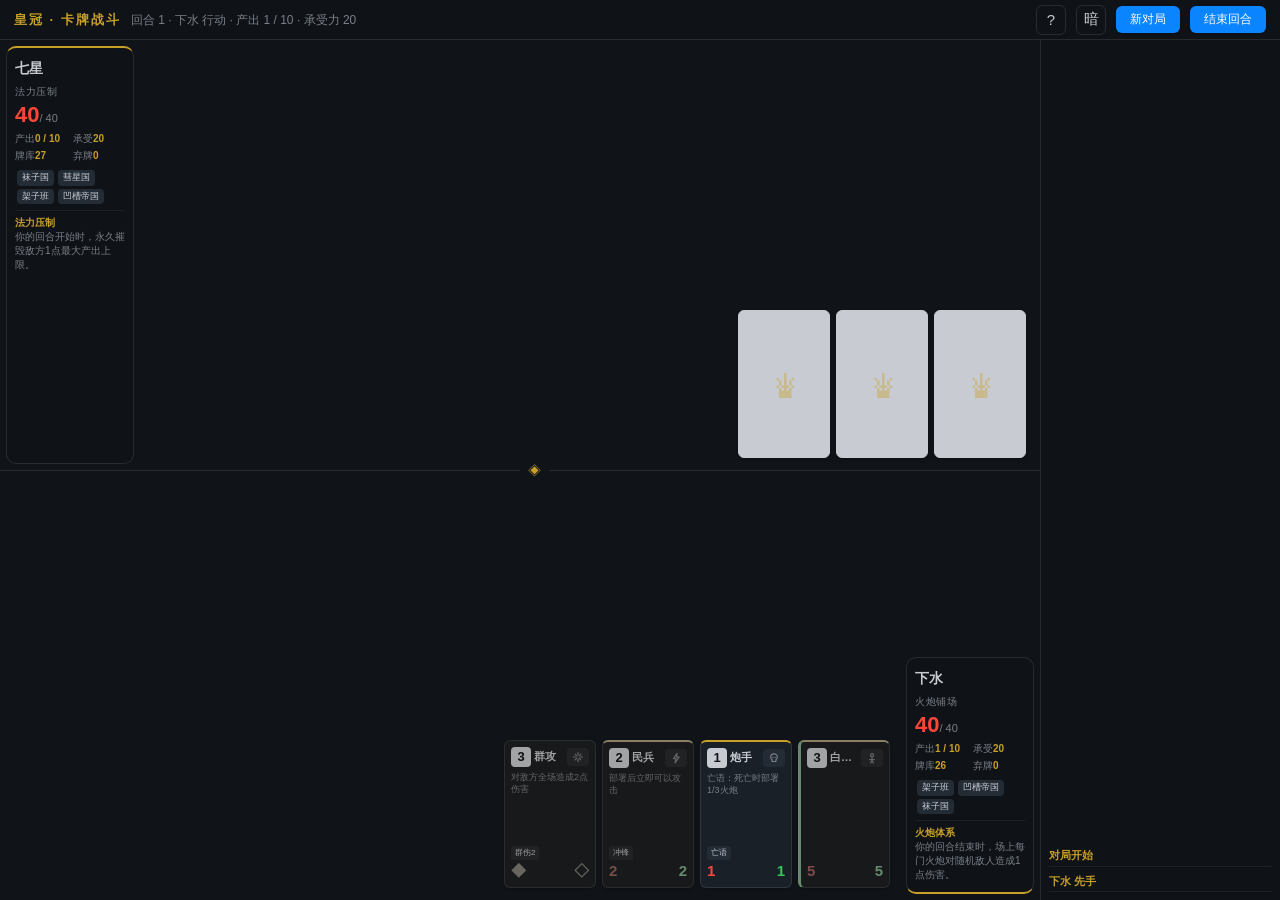
==== game/index.html @ 5517fde6 "皇冠卡牌战斗 v1.0" ====
<!doctype html>
<html lang="zh-CN">
<head>
<meta charset="utf-8">
<meta name="viewport" content="width=device-width,initial-scale=1">
<title>皇冠 · 卡牌战斗</title>
<link rel="stylesheet" href="style.css?v=12">
</head>
<body>
<div id="app">
  <div class="bar">
    <span class="brand">皇冠 · 卡牌战斗</span>
    <span id="turnInfo"></span>
    <button id="btnGuide" class="icon-btn" title="新手指南">?</button>
    <button id="btnTheme" class="icon-btn" title="切换主题">暗</button>
    <button id="btnNew">新对局</button>
    <button id="btnEnd">结束回合</button>
  </div>
  <div id="board">
    <div class="side top" id="sideTop">
      <div class="hero" id="heroTop"></div>
      <div class="hand" id="handTop"></div>
      <div class="field" id="fieldTop"></div>
    </div>
    <div class="divider"></div>
    <div class="side bot" id="sideBot">
      <div class="field" id="fieldBot"></div>
      <div class="hand" id="handBot"></div>
      <div class="hero" id="heroBot"></div>
    </div>
  </div>
  <aside id="log"></aside>
  <div id="banner"><div class="t"></div><div class="w"></div><div class="s"></div></div>
  <div id="modal"><div id="modal-content"></div></div>
</div>
<script src="cards.js?v=12"></script>
<script src="engine.js?v=12"></script>
<script src="ai.js?v=12"></script>
<script src="ui.js?v=12"></script>
</body>
</html>
---- game/style.css ----
* { box-sizing: border-box; margin: 0; padding: 0; }
:root {
  --bg: #101418;
  --surface: #1a2028;
  --surface-2: #232b35;
  --text: #c8ccd2;
  --text-2: #7a7f88;
  --border: rgba(255,255,255,.1);
  --line: rgba(255,255,255,.06);
  --gold: #c8a028;
  --red: #ff453a;
  --green: #34c759;
  --blue: #0a84ff;
  --panel: rgba(16,20,24,.82);
  --shadow: rgba(0,0,0,.3);
}
[data-theme="light"] {
  --bg: #e0e0e4;
  --surface: #ececef;
  --surface-2: #e0e0e4;
  --text: #3a3a3c;
  --text-2: #6e6e73;
  --border: #c8c8cc;
  --line: rgba(0,0,0,.06);
  --gold: #8a6818;
  --red: #c43024;
  --green: #1e7a34;
  --blue: #0055aa;
  --panel: rgba(236,236,239,.85);
  --shadow: rgba(0,0,0,.08);
}
html, body { height: 100%; overflow: hidden; }
body {
  background: var(--bg); color: var(--text);
  font: 14px/1.5 -apple-system,BlinkMacSystemFont,"SF Pro Text","PingFang SC","Hiragino Sans GB",sans-serif;
  -webkit-font-smoothing: antialiased;
}
#app { display: grid; grid-template-columns: 1fr 240px; grid-template-rows: 40px 1fr; height: 100vh; }
.bar {
  grid-column: 1 / 3; display: flex; align-items: center; gap: 10px;
  padding: 0 14px; background: var(--panel);
  backdrop-filter: blur(20px); -webkit-backdrop-filter: blur(20px);
  border-bottom: 1px solid var(--border);
}
.brand { font-size: 13px; letter-spacing: 2px; color: var(--gold); font-weight: 600; white-space: nowrap; }
#turnInfo { flex: 1; color: var(--text-2); font-size: 12px; overflow: hidden; text-overflow: ellipsis; white-space: nowrap; }
button {
  background: var(--blue); color: #fff; border: 0; padding: 5px 14px;
  font-size: 12px; font-weight: 500; cursor: pointer; font-family: inherit;
  border-radius: 6px; box-shadow: 0 1px 3px rgba(0,0,0,.15);
}
button:hover { filter: brightness(1.1); }
button:disabled { background: var(--border); color: var(--text-2); cursor: default; box-shadow: none; }
.icon-btn {
  background: none; border: 1px solid var(--border); border-radius: 6px;
  width: 30px; height: 30px; cursor: pointer; font-size: 15px;
  display: flex; align-items: center; justify-content: center;
  box-shadow: none; color: var(--text); padding: 0;
}
.icon-btn:hover { background: var(--surface-2); }

#board { display: grid; grid-template-rows: 1fr auto 1fr; min-height: 0; position: relative; }
.side { display: grid; gap: 8px; padding: 6px; min-height: 0; }
.side.top { grid-template-columns: 128px 1fr; grid-template-rows: 1fr auto; }
.side.top > .hero { grid-column: 1; grid-row: 1 / 3; }
.side.top > .field { grid-column: 2; grid-row: 1; }
.side.top > .hand { grid-column: 2; grid-row: 2; justify-content: flex-end; }
.side.bot { grid-template-columns: 1fr 128px; grid-template-rows: 1fr auto; }
.side.bot > .field { grid-column: 1 / 3; grid-row: 1; }
.side.bot > .hand { grid-column: 1; grid-row: 2; justify-content: flex-end; }
.side.bot > .hero { grid-column: 2; grid-row: 2; }
.divider { height: 1px; background: var(--border); position: relative; }
.divider::before { content: "◈"; position: absolute; left: 50%; top: -9px; color: var(--gold); font-size: 13px; background: var(--bg); padding: 0 8px; }

.hero {
  background: var(--panel); backdrop-filter: blur(20px); -webkit-backdrop-filter: blur(20px);
  border: 1px solid var(--border); padding: 10px 8px; border-radius: 10px;
  display: flex; flex-direction: column; gap: 5px; font-size: 11px; min-height: 0;
  cursor: default; transition: box-shadow .15s, border-color .15s;
}
.hero.top { border-top: 2px solid var(--gold); }
.hero.bot { border-bottom: 2px solid var(--gold); }
.hero.targetable { border-color: var(--red); box-shadow: 0 0 0 1px var(--red) inset; cursor: crosshair; }
.hero.hurt { animation: shake .3s; }
@keyframes shake { 25% { transform: translateX(-4px); } 75% { transform: translateX(4px); } }
.hero .hname { font-size: 14px; font-weight: 700; letter-spacing: -0.02em; }
.hero .htitle { color: var(--text-2); font-size: 10px; letter-spacing: 0.5px; }
.hero .life { font-size: 22px; font-weight: 800; color: var(--red); line-height: 1; }
.hero .life small { font-size: 11px; color: var(--text-2); font-weight: 400; }
.hero .stats { display: grid; grid-template-columns: repeat(2,1fr); gap: 2px 6px; font-size: 10px; color: var(--text-2); }
.hero .stats b { color: var(--gold); font-weight: 600; }
.hero .skill { font-size: 10px; color: var(--text-2); line-height: 1.4; border-top: 1px solid var(--line); padding-top: 5px; }
.faction-badge {
  display: inline-flex; align-items: center; gap: 2px;
  padding: 1px 5px; background: var(--surface-2); border-radius: 4px;
  font-size: 9px; margin: 1px 2px; white-space: nowrap;
}

.field {
  display: flex; align-items: center; justify-content: center; gap: 8px; flex-wrap: wrap;
  padding: 6px; min-height: 0; overflow: hidden;
}
.hand { display: flex; gap: 6px; padding: 6px 8px; min-height: 104px; align-items: flex-end; overflow-x: auto; }
.hand.hidden { display: none; }

.card {
  width: 92px; height: 148px; flex: 0 0 auto; background: var(--surface); color: var(--text);
  border: 1px solid var(--border); display: flex; flex-direction: column; padding: 6px 6px 5px;
  font-size: 10px; cursor: pointer; position: relative;
  transition: transform .12s, box-shadow .12s; border-radius: 6px;
  box-shadow: 0 1px 3px var(--shadow);
}
.card:hover { transform: translateY(-4px); box-shadow: 0 6px 16px var(--shadow); z-index: 5; }
.card.poor { filter: grayscale(.7) brightness(.8); cursor: not-allowed; }
.card.selected { box-shadow: 0 0 0 2px var(--red) inset, 0 6px 16px var(--shadow); transform: translateY(-6px); }
.card .row { display: flex; justify-content: space-between; align-items: center; gap: 3px; }
.card .cost {
  background: var(--text); color: var(--bg); font-weight: 800; font-size: 13px;
  width: 20px; height: 20px; display: flex; align-items: center; justify-content: center;
  flex: 0 0 auto; border-radius: 4px;
}
.card .nm { font-weight: 700; font-size: 11px; line-height: 1.2; flex: 1; overflow: hidden; text-overflow: ellipsis; white-space: nowrap; }
.card .body { flex: 1; margin-top: 4px; font-size: 9px; line-height: 1.35; color: var(--text-2); word-wrap: break-word; overflow: hidden; }
.card .type-icon {
  width: 22px; height: 18px;
  display: flex; align-items: center; justify-content: center;
  border-radius: 4px; background: var(--surface-2);
  color: var(--text-2); flex: 0 0 auto; margin-left: 4px;
}
.card .type-icon svg { width: 12px; height: 12px; display: block; }
.card .foot { display: flex; justify-content: space-between; align-items: center; font-weight: 800; }
.card .atk { color: var(--red); font-size: 15px; }
.card .hpv { color: var(--green); font-size: 15px; }
.card .kw { display: flex; gap: 2px; flex-wrap: wrap; margin-top: 2px; }
.card .k { background: var(--surface-2); padding: 1px 4px; font-size: 8px; color: var(--text); border-radius: 3px; }
.card.buffed .atk, .card.buffed .hpv { color: var(--gold) !important; }
.card.ally { border-left: 3px solid var(--green); }
.card.tier { border-top: 2px solid var(--gold); }
.card.back { background: var(--text); color: var(--gold); border-color: var(--text); cursor: default; }
.card.back:hover { transform: none; box-shadow: 0 1px 3px var(--shadow); }
.card.back::after { content: "♛"; position: absolute; inset: 0; display: flex; align-items: center; justify-content: center; font-size: 40px; color: var(--gold); opacity: .4; }
.card.weak { filter: brightness(.65); cursor: not-allowed; }
.card.canattack { box-shadow: 0 0 0 2px var(--green) inset, 0 1px 3px var(--shadow); }
.card.targetable { box-shadow: 0 0 0 2px var(--red) inset, 0 1px 3px var(--shadow); cursor: crosshair; }
.card.exhausted { filter: brightness(.6) saturate(.5); }

#log {
  background: var(--panel); backdrop-filter: blur(20px); -webkit-backdrop-filter: blur(20px);
  border-left: 1px solid var(--border); padding: 8px;
  overflow-y: auto; font-size: 11px; line-height: 1.5; display: flex; flex-direction: column-reverse;
}
#log .l { padding: 2px 0; border-bottom: 1px solid var(--line); }
#log .l.turn { color: var(--gold); font-weight: 600; margin-top: 4px; }
#log .l.fail { color: var(--red); }
#log .l.combat { color: var(--gold); }
#log .l.play { color: var(--text); }
#log .l.skill, #log .l.deathrattle { color: var(--blue); }
#log .l.load { color: var(--text-2); font-size: 10px; }

#banner {
  position: fixed; left: 50%; top: 50%; transform: translate(-50%,-50%);
  background: var(--panel); backdrop-filter: blur(20px); -webkit-backdrop-filter: blur(20px);
  border: 1px solid var(--border); border-radius: 12px; padding: 34px 54px;
  text-align: center; z-index: 20; display: none;
  box-shadow: 0 8px 32px var(--shadow);
}
#banner.show { display: block; }
#banner .t { font-size: 13px; letter-spacing: 2px; color: var(--gold); }
#banner .w { font-size: 30px; font-weight: 800; margin: 10px 0 4px; letter-spacing: -0.02em; }
#banner .s { font-size: 12px; color: var(--text-2); }

.card[draggable="true"] { cursor: grab; }
.card[draggable="true"]:active { cursor: grabbing; }

#modal {
  position: fixed; inset: 0; background: rgba(0,0,0,.6);
  backdrop-filter: blur(8px); -webkit-backdrop-filter: blur(8px);
  z-index: 30; display: none; align-items: center; justify-content: center;
}
#modal.show { display: flex; }
#modal-content {
  background: var(--surface); border: 1px solid var(--border); border-radius: 12px;
  padding: 32px 40px; max-width: 720px; max-height: 80vh; overflow-y: auto;
  box-shadow: 0 8px 32px var(--shadow); position: relative;
}
#modal-close {
  position: absolute; top: 12px; right: 12px;
  background: none; border: none; font-size: 18px; cursor: pointer;
  color: var(--text-2); padding: 4px 8px; border-radius: 4px;
}
#modal-close:hover { background: var(--surface-2); color: var(--text); }
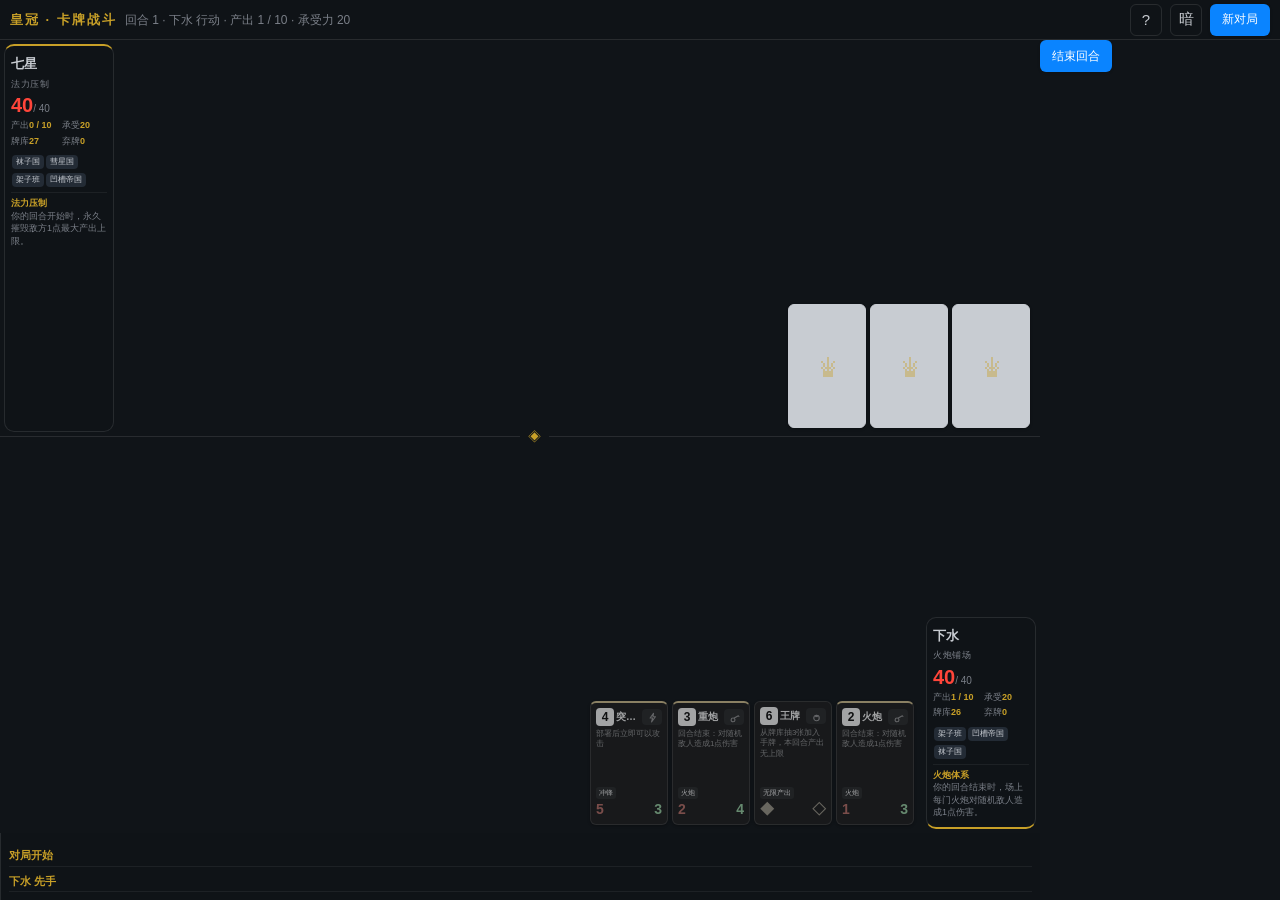
==== commit fdaac0ee: "UI fix: move end turn to bottom, bigger cards, show opponent cards, full sentences" ====
--- a/game/index.html
+++ b/game/index.html
@@ -11,10 +11,9 @@
   <div class="bar">
     <span class="brand">皇冠 · 卡牌战斗</span>
     <span id="turnInfo"></span>
-    <button id="btnGuide" class="icon-btn" title="新手指南">?</button>
-    <button id="btnTheme" class="icon-btn" title="切换主题">暗</button>
-    <button id="btnNew">新对局</button>
-    <button id="btnEnd">结束回合</button>
+    <button id="btnGuide" class="icon-btn" title="查看新手指南">?</button>
+    <button id="btnTheme" class="icon-btn" title="切换明暗主题">暗</button>
+    <button id="btnNew">开始新对局</button>
   </div>
   <div id="board">
     <div class="side top" id="sideTop">
@@ -29,6 +28,9 @@
       <div class="hero" id="heroBot"></div>
     </div>
   </div>
+  <div id="actionBar">
+    <button id="btnEnd" class="btn-end">结束回合</button>
+  </div>
   <aside id="log"></aside>
   <div id="banner"><div class="t"></div><div class="w"></div><div class="s"></div></div>
   <div id="modal"><div id="modal-content"></div></div>
--- a/game/style.css
+++ b/game/style.css
@@ -34,38 +34,41 @@
   background: var(--bg); color: var(--text);
   font: 14px/1.5 -apple-system,BlinkMacSystemFont,"SF Pro Text","PingFang SC","Hiragino Sans GB",sans-serif;
   -webkit-font-smoothing: antialiased;
+  -webkit-tap-highlight-color: transparent;
+  touch-action: manipulation;
 }
 #app { display: grid; grid-template-columns: 1fr 240px; grid-template-rows: 40px 1fr; height: 100vh; }
 .bar {
-  grid-column: 1 / 3; display: flex; align-items: center; gap: 10px;
-  padding: 0 14px; background: var(--panel);
+  grid-column: 1 / 3; display: flex; align-items: center; gap: 8px;
+  padding: 0 10px; background: var(--panel);
   backdrop-filter: blur(20px); -webkit-backdrop-filter: blur(20px);
   border-bottom: 1px solid var(--border);
 }
 .brand { font-size: 13px; letter-spacing: 2px; color: var(--gold); font-weight: 600; white-space: nowrap; }
 #turnInfo { flex: 1; color: var(--text-2); font-size: 12px; overflow: hidden; text-overflow: ellipsis; white-space: nowrap; }
 button {
-  background: var(--blue); color: #fff; border: 0; padding: 5px 14px;
+  background: var(--blue); color: #fff; border: 0; padding: 6px 12px;
   font-size: 12px; font-weight: 500; cursor: pointer; font-family: inherit;
   border-radius: 6px; box-shadow: 0 1px 3px rgba(0,0,0,.15);
+  min-height: 32px;
 }
 button:hover { filter: brightness(1.1); }
 button:disabled { background: var(--border); color: var(--text-2); cursor: default; box-shadow: none; }
 .icon-btn {
   background: none; border: 1px solid var(--border); border-radius: 6px;
-  width: 30px; height: 30px; cursor: pointer; font-size: 15px;
+  width: 32px; height: 32px; cursor: pointer; font-size: 15px;
   display: flex; align-items: center; justify-content: center;
   box-shadow: none; color: var(--text); padding: 0;
 }
 .icon-btn:hover { background: var(--surface-2); }
 
 #board { display: grid; grid-template-rows: 1fr auto 1fr; min-height: 0; position: relative; }
-.side { display: grid; gap: 8px; padding: 6px; min-height: 0; }
-.side.top { grid-template-columns: 128px 1fr; grid-template-rows: 1fr auto; }
+.side { display: grid; gap: 6px; padding: 4px; min-height: 0; }
+.side.top { grid-template-columns: 110px 1fr; grid-template-rows: 1fr auto; }
 .side.top > .hero { grid-column: 1; grid-row: 1 / 3; }
 .side.top > .field { grid-column: 2; grid-row: 1; }
 .side.top > .hand { grid-column: 2; grid-row: 2; justify-content: flex-end; }
-.side.bot { grid-template-columns: 1fr 128px; grid-template-rows: 1fr auto; }
+.side.bot { grid-template-columns: 1fr 110px; grid-template-rows: 1fr auto; }
 .side.bot > .field { grid-column: 1 / 3; grid-row: 1; }
 .side.bot > .hand { grid-column: 1; grid-row: 2; justify-content: flex-end; }
 .side.bot > .hero { grid-column: 2; grid-row: 2; }
@@ -74,8 +77,8 @@
 
 .hero {
   background: var(--panel); backdrop-filter: blur(20px); -webkit-backdrop-filter: blur(20px);
-  border: 1px solid var(--border); padding: 10px 8px; border-radius: 10px;
-  display: flex; flex-direction: column; gap: 5px; font-size: 11px; min-height: 0;
+  border: 1px solid var(--border); padding: 8px 6px; border-radius: 10px;
+  display: flex; flex-direction: column; gap: 4px; font-size: 11px; min-height: 0;
   cursor: default; transition: box-shadow .15s, border-color .15s;
 }
 .hero.top { border-top: 2px solid var(--gold); }
@@ -83,62 +86,63 @@
 .hero.targetable { border-color: var(--red); box-shadow: 0 0 0 1px var(--red) inset; cursor: crosshair; }
 .hero.hurt { animation: shake .3s; }
 @keyframes shake { 25% { transform: translateX(-4px); } 75% { transform: translateX(4px); } }
-.hero .hname { font-size: 14px; font-weight: 700; letter-spacing: -0.02em; }
-.hero .htitle { color: var(--text-2); font-size: 10px; letter-spacing: 0.5px; }
-.hero .life { font-size: 22px; font-weight: 800; color: var(--red); line-height: 1; }
-.hero .life small { font-size: 11px; color: var(--text-2); font-weight: 400; }
-.hero .stats { display: grid; grid-template-columns: repeat(2,1fr); gap: 2px 6px; font-size: 10px; color: var(--text-2); }
+.hero .hname { font-size: 13px; font-weight: 700; letter-spacing: -0.02em; }
+.hero .htitle { color: var(--text-2); font-size: 9px; letter-spacing: 0.5px; }
+.hero .life { font-size: 20px; font-weight: 800; color: var(--red); line-height: 1; }
+.hero .life small { font-size: 10px; color: var(--text-2); font-weight: 400; }
+.hero .stats { display: grid; grid-template-columns: repeat(2,1fr); gap: 2px 6px; font-size: 9px; color: var(--text-2); }
 .hero .stats b { color: var(--gold); font-weight: 600; }
-.hero .skill { font-size: 10px; color: var(--text-2); line-height: 1.4; border-top: 1px solid var(--line); padding-top: 5px; }
+.hero .skill { font-size: 9px; color: var(--text-2); line-height: 1.4; border-top: 1px solid var(--line); padding-top: 4px; }
 .faction-badge {
   display: inline-flex; align-items: center; gap: 2px;
-  padding: 1px 5px; background: var(--surface-2); border-radius: 4px;
-  font-size: 9px; margin: 1px 2px; white-space: nowrap;
+  padding: 1px 4px; background: var(--surface-2); border-radius: 4px;
+  font-size: 8px; margin: 1px 1px; white-space: nowrap;
 }
 
 .field {
-  display: flex; align-items: center; justify-content: center; gap: 8px; flex-wrap: wrap;
-  padding: 6px; min-height: 0; overflow: hidden;
-}
-.hand { display: flex; gap: 6px; padding: 6px 8px; min-height: 104px; align-items: flex-end; overflow-x: auto; }
+  display: flex; align-items: center; justify-content: center; gap: 6px; flex-wrap: wrap;
+  padding: 4px; min-height: 0; overflow: hidden;
+}
+.hand { display: flex; gap: 4px; padding: 4px 6px; min-height: 90px; align-items: flex-end; overflow-x: auto; }
 .hand.hidden { display: none; }
 
 .card {
-  width: 92px; height: 148px; flex: 0 0 auto; background: var(--surface); color: var(--text);
-  border: 1px solid var(--border); display: flex; flex-direction: column; padding: 6px 6px 5px;
-  font-size: 10px; cursor: pointer; position: relative;
+  width: 78px; height: 124px; flex: 0 0 auto; background: var(--surface); color: var(--text);
+  border: 1px solid var(--border); display: flex; flex-direction: column; padding: 5px 5px 4px;
+  font-size: 9px; cursor: pointer; position: relative;
   transition: transform .12s, box-shadow .12s; border-radius: 6px;
   box-shadow: 0 1px 3px var(--shadow);
+  user-select: none; -webkit-user-select: none;
 }
 .card:hover { transform: translateY(-4px); box-shadow: 0 6px 16px var(--shadow); z-index: 5; }
 .card.poor { filter: grayscale(.7) brightness(.8); cursor: not-allowed; }
 .card.selected { box-shadow: 0 0 0 2px var(--red) inset, 0 6px 16px var(--shadow); transform: translateY(-6px); }
-.card .row { display: flex; justify-content: space-between; align-items: center; gap: 3px; }
+.card .row { display: flex; justify-content: space-between; align-items: center; gap: 2px; }
 .card .cost {
-  background: var(--text); color: var(--bg); font-weight: 800; font-size: 13px;
-  width: 20px; height: 20px; display: flex; align-items: center; justify-content: center;
+  background: var(--text); color: var(--bg); font-weight: 800; font-size: 12px;
+  width: 18px; height: 18px; display: flex; align-items: center; justify-content: center;
   flex: 0 0 auto; border-radius: 4px;
 }
-.card .nm { font-weight: 700; font-size: 11px; line-height: 1.2; flex: 1; overflow: hidden; text-overflow: ellipsis; white-space: nowrap; }
-.card .body { flex: 1; margin-top: 4px; font-size: 9px; line-height: 1.35; color: var(--text-2); word-wrap: break-word; overflow: hidden; }
+.card .nm { font-weight: 700; font-size: 10px; line-height: 1.2; flex: 1; overflow: hidden; text-overflow: ellipsis; white-space: nowrap; }
+.card .body { flex: 1; margin-top: 3px; font-size: 8px; line-height: 1.3; color: var(--text-2); word-wrap: break-word; overflow: hidden; }
 .card .type-icon {
-  width: 22px; height: 18px;
+  width: 20px; height: 16px;
   display: flex; align-items: center; justify-content: center;
   border-radius: 4px; background: var(--surface-2);
-  color: var(--text-2); flex: 0 0 auto; margin-left: 4px;
-}
-.card .type-icon svg { width: 12px; height: 12px; display: block; }
+  color: var(--text-2); flex: 0 0 auto; margin-left: 3px;
+}
+.card .type-icon svg { width: 11px; height: 11px; display: block; }
 .card .foot { display: flex; justify-content: space-between; align-items: center; font-weight: 800; }
-.card .atk { color: var(--red); font-size: 15px; }
-.card .hpv { color: var(--green); font-size: 15px; }
+.card .atk { color: var(--red); font-size: 14px; }
+.card .hpv { color: var(--green); font-size: 14px; }
 .card .kw { display: flex; gap: 2px; flex-wrap: wrap; margin-top: 2px; }
-.card .k { background: var(--surface-2); padding: 1px 4px; font-size: 8px; color: var(--text); border-radius: 3px; }
+.card .k { background: var(--surface-2); padding: 1px 3px; font-size: 7px; color: var(--text); border-radius: 3px; }
 .card.buffed .atk, .card.buffed .hpv { color: var(--gold) !important; }
 .card.ally { border-left: 3px solid var(--green); }
 .card.tier { border-top: 2px solid var(--gold); }
 .card.back { background: var(--text); color: var(--gold); border-color: var(--text); cursor: default; }
 .card.back:hover { transform: none; box-shadow: 0 1px 3px var(--shadow); }
-.card.back::after { content: "♛"; position: absolute; inset: 0; display: flex; align-items: center; justify-content: center; font-size: 40px; color: var(--gold); opacity: .4; }
+.card.back::after { content: "♛"; position: absolute; inset: 0; display: flex; align-items: center; justify-content: center; font-size: 32px; color: var(--gold); opacity: .4; }
 .card.weak { filter: brightness(.65); cursor: not-allowed; }
 .card.canattack { box-shadow: 0 0 0 2px var(--green) inset, 0 1px 3px var(--shadow); }
 .card.targetable { box-shadow: 0 0 0 2px var(--red) inset, 0 1px 3px var(--shadow); cursor: crosshair; }
@@ -160,13 +164,13 @@
 #banner {
   position: fixed; left: 50%; top: 50%; transform: translate(-50%,-50%);
   background: var(--panel); backdrop-filter: blur(20px); -webkit-backdrop-filter: blur(20px);
-  border: 1px solid var(--border); border-radius: 12px; padding: 34px 54px;
+  border: 1px solid var(--border); border-radius: 12px; padding: 30px 48px;
   text-align: center; z-index: 20; display: none;
   box-shadow: 0 8px 32px var(--shadow);
 }
 #banner.show { display: block; }
 #banner .t { font-size: 13px; letter-spacing: 2px; color: var(--gold); }
-#banner .w { font-size: 30px; font-weight: 800; margin: 10px 0 4px; letter-spacing: -0.02em; }
+#banner .w { font-size: 26px; font-weight: 800; margin: 10px 0 4px; letter-spacing: -0.02em; }
 #banner .s { font-size: 12px; color: var(--text-2); }
 
 .card[draggable="true"] { cursor: grab; }
@@ -180,7 +184,7 @@
 #modal.show { display: flex; }
 #modal-content {
   background: var(--surface); border: 1px solid var(--border); border-radius: 12px;
-  padding: 32px 40px; max-width: 720px; max-height: 80vh; overflow-y: auto;
+  padding: 24px 32px; max-width: 720px; max-height: 80vh; overflow-y: auto;
   box-shadow: 0 8px 32px var(--shadow); position: relative;
 }
 #modal-close {
@@ -188,4 +192,34 @@
   background: none; border: none; font-size: 18px; cursor: pointer;
   color: var(--text-2); padding: 4px 8px; border-radius: 4px;
 }
-#modal-close:hover { background: var(--surface-2); color: var(--text); }+#modal-close:hover { background: var(--surface-2); color: var(--text); }
+
+/* 手机端适配 */
+@media (max-width: 768px) {
+  #app { grid-template-columns: 1fr; grid-template-rows: 40px 1fr auto; }
+  #log { grid-column: 1; grid-row: 3; border-left: none; border-top: 1px solid var(--border); max-height: 120px; }
+  .bar { grid-column: 1; padding: 0 8px; }
+  .brand { font-size: 11px; }
+  #turnInfo { font-size: 10px; }
+  button { padding: 4px 8px; font-size: 11px; min-height: 28px; }
+  .icon-btn { width: 28px; height: 28px; font-size: 13px; }
+  .side.top { grid-template-columns: 90px 1fr; }
+  .side.bot { grid-template-columns: 1fr 90px; }
+  .hero { padding: 6px 5px; }
+  .hero .hname { font-size: 12px; }
+  .hero .life { font-size: 18px; }
+  .card { width: 68px; height: 108px; }
+  .card .cost { font-size: 11px; width: 16px; height: 16px; }
+  .card .nm { font-size: 9px; }
+  .card .atk, .card .hpv { font-size: 12px; }
+  .hand { min-height: 80px; }
+  #modal-content { padding: 16px 20px; max-height: 90vh; }
+}
+@media (max-width: 480px) {
+  .side.top { grid-template-columns: 80px 1fr; }
+  .side.bot { grid-template-columns: 1fr 80px; }
+  .hero .stats { grid-template-columns: 1fr; }
+  .card { width: 62px; height: 98px; }
+  .card .body { display: none; }
+  .hand { min-height: 72px; }
+}
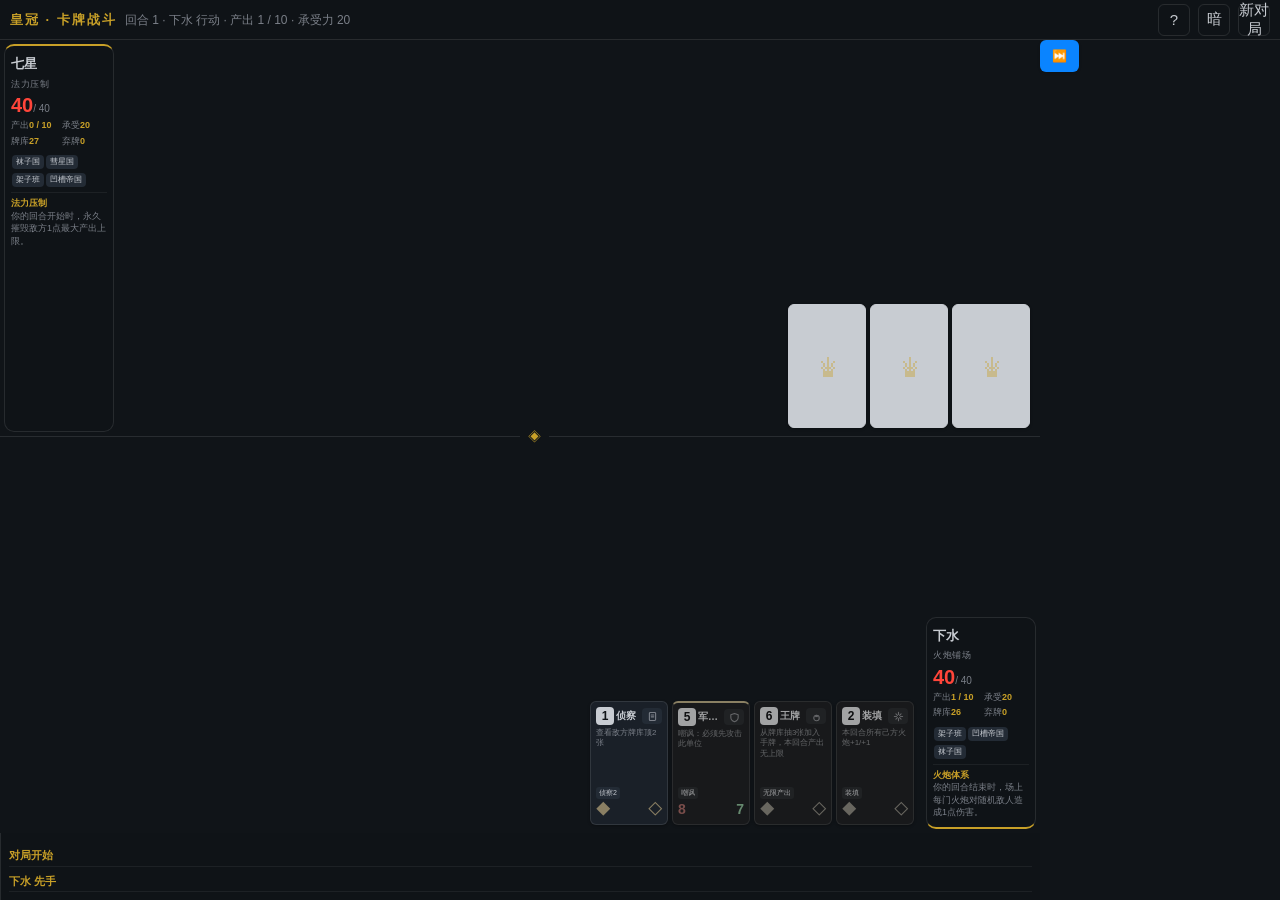
==== commit 8372373e: "UI: replace text buttons with emoji icons" ====
--- a/game/index.html
+++ b/game/index.html
@@ -12,8 +12,8 @@
     <span class="brand">皇冠 · 卡牌战斗</span>
     <span id="turnInfo"></span>
     <button id="btnGuide" class="icon-btn" title="查看新手指南">?</button>
-    <button id="btnTheme" class="icon-btn" title="切换明暗主题">暗</button>
-    <button id="btnNew">开始新对局</button>
+    <button id="btnTheme" class="icon-btn" title="切换明暗主题">🌙</button>
+    <button id="btnNew" class="icon-btn">🔄</button>
   </div>
   <div id="board">
     <div class="side top" id="sideTop">
@@ -29,7 +29,7 @@
     </div>
   </div>
   <div id="actionBar">
-    <button id="btnEnd" class="btn-end">结束回合</button>
+    <button id="btnEnd" class="btn-end" title="结束回合">⏭️</button>
   </div>
   <aside id="log"></aside>
   <div id="banner"><div class="t"></div><div class="w"></div><div class="s"></div></div>
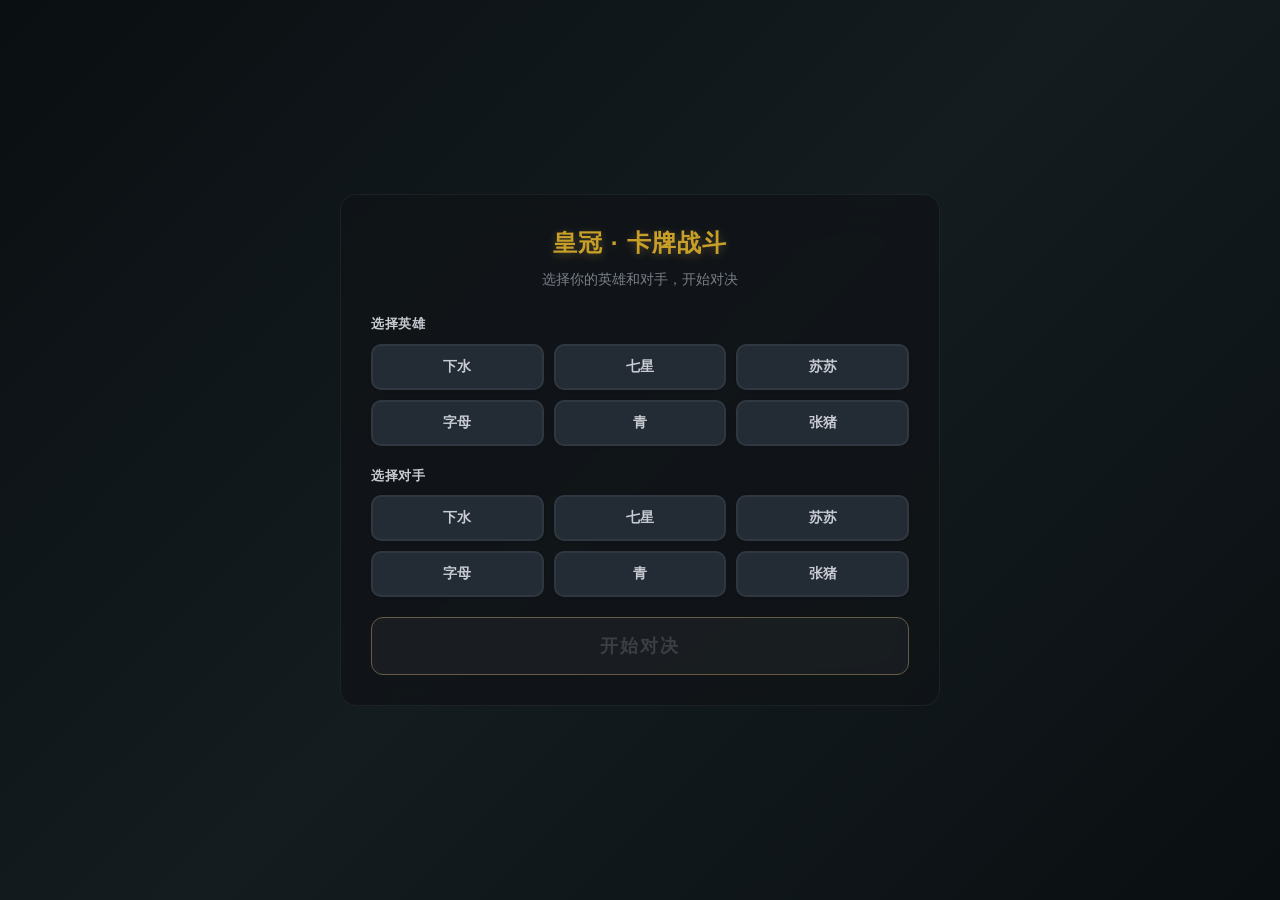
==== commit 1a53da84: "Add lobby: hero selection, opponent selection, start button" ====
--- a/game/index.html
+++ b/game/index.html
@@ -4,16 +4,37 @@
 <meta charset="utf-8">
 <meta name="viewport" content="width=device-width,initial-scale=1">
 <title>皇冠 · 卡牌战斗</title>
-<link rel="stylesheet" href="style.css?v=12">
+<link rel="stylesheet" href="style.css?v=13">
 </head>
 <body>
-<div id="app">
+<div id="lobby">
+  <div class="lobby-content">
+    <h1>皇冠 · 卡牌战斗</h1>
+    <p>选择你的英雄和对手，开始对决</p>
+    <div class="lobby-section">
+      <label>选择英雄</label>
+      <div class="hero-grid" id="heroGrid"></div>
+    </div>
+    <div class="lobby-section">
+      <label>选择对手</label>
+      <div class="hero-grid" id="oppGrid"></div>
+    </div>
+    <button id="btnStart" class="btn-start" disabled>开始对决</button>
+  </div>
+</div>
+<div id="app" hidden>
   <div class="bar">
     <span class="brand">皇冠 · 卡牌战斗</span>
     <span id="turnInfo"></span>
-    <button id="btnGuide" class="icon-btn" title="查看新手指南">?</button>
-    <button id="btnTheme" class="icon-btn" title="切换明暗主题">🌙</button>
-    <button id="btnNew" class="icon-btn">🔄</button>
+    <button id="btnGuide" class="icon-btn" title="查看新手指南">
+      <svg width="18" height="18" viewBox="0 0 24 24" fill="none" stroke="currentColor" stroke-width="2"><circle cx="12" cy="12" r="10"/><path d="M9.09 9a3 3 0 0 1 5.83 1c0 2-3 3-3 3"/><line x1="12" y1="17" x2="12.01" y2="17"/></svg>
+    </button>
+    <button id="btnTheme" class="icon-btn" title="切换明暗主题">
+      <svg width="18" height="18" viewBox="0 0 24 24" fill="none" stroke="currentColor" stroke-width="2"><circle cx="12" cy="12" r="5"/><line x1="12" y1="1" x2="12" y2="3"/><line x1="12" y1="21" x2="12" y2="23"/><line x1="4.22" y1="4.22" x2="5.64" y2="5.64"/><line x1="18.36" y1="18.36" x2="19.78" y2="19.78"/><line x1="1" y1="12" x2="3" y2="12"/><line x1="21" y1="12" x2="23" y2="12"/><line x1="4.22" y1="19.78" x2="5.64" y2="18.36"/><line x1="18.36" y1="5.64" x2="19.78" y2="4.22"/></svg>
+    </button>
+    <button id="btnNew" class="icon-btn" title="开始新对局">
+      <svg width="18" height="18" viewBox="0 0 24 24" fill="none" stroke="currentColor" stroke-width="2"><path d="M21 12a9 9 0 1 1-9-9c2.39 0 4.68.94 6.36 2.64L21 3v6h-6"/></svg>
+    </button>
   </div>
   <div id="board">
     <div class="side top" id="sideTop">
@@ -29,7 +50,9 @@
     </div>
   </div>
   <div id="actionBar">
-    <button id="btnEnd" class="btn-end" title="结束回合">⏭️</button>
+    <button id="btnEnd" class="btn-end" title="结束回合">
+      <svg width="24" height="24" viewBox="0 0 24 24" fill="none" stroke="currentColor" stroke-width="2"><polygon points="5 4 15 12 5 20 5 4"/><line x1="19" y1="5" x2="19" y2="19"/></svg>
+    </button>
   </div>
   <aside id="log"></aside>
   <div id="banner"><div class="t"></div><div class="w"></div><div class="s"></div></div>
--- a/game/style.css
+++ b/game/style.css
@@ -222,4 +222,63 @@
   .card { width: 62px; height: 98px; }
   .card .body { display: none; }
   .hand { min-height: 72px; }
+}
+
+/* 大厅样式 */
+#lobby {
+  position: fixed; inset: 0;
+  background: linear-gradient(135deg, #0a0f11 0%, #141c20 50%, #0a0f11 100%);
+  display: flex; align-items: center; justify-content: center;
+  z-index: 1000; padding: 20px;
+}
+.lobby-content {
+  background: var(--panel); border: 1px solid var(--line);
+  border-radius: 16px; padding: 30px; max-width: 600px; width: 100%;
+  max-height: 90vh; overflow-y: auto;
+  backdrop-filter: blur(20px); -webkit-backdrop-filter: blur(20px);
+}
+.lobby-content h1 {
+  font-size: 24px; text-align: center; margin-bottom: 8px;
+  color: var(--gold); text-shadow: 0 2px 10px rgba(212,164,93,.3);
+  font-weight: 700; letter-spacing: .05em;
+}
+.lobby-content p {
+  text-align: center; color: var(--text-2); margin-bottom: 24px; font-size: 14px;
+}
+.lobby-section { margin-bottom: 20px; }
+.lobby-section label {
+  display: block; font-size: 13px; font-weight: 600;
+  color: var(--text); margin-bottom: 10px; letter-spacing: .05em;
+}
+.hero-grid {
+  display: grid; grid-template-columns: repeat(3, 1fr); gap: 10px;
+}
+.hero-btn, .opp-btn {
+  border: 2px solid var(--line); border-radius: 10px;
+  background: var(--surface-2); color: var(--text);
+  padding: 12px 8px; font-size: 14px; font-weight: 600;
+  cursor: pointer; transition: all .15s;
+  font-family: inherit;
+}
+.hero-btn:hover, .opp-btn:hover {
+  border-color: #617179; background: #1b2529;
+}
+.hero-btn.selected, .opp-btn.selected {
+  border-color: var(--gold); background: linear-gradient(180deg, #242a24, #161d1c);
+  box-shadow: 0 0 12px rgba(212,164,93,.3); color: #f0d18e;
+}
+.btn-start {
+  display: block; width: 100%; margin-top: 10px;
+  padding: 16px; font-size: 18px; font-weight: 700;
+  background: linear-gradient(180deg, #e0b370, #b98a45);
+  border: 1px solid #e8c88c; border-radius: 12px;
+  color: #2a1c06; cursor: pointer; letter-spacing: .1em;
+  transition: all .15s; font-family: inherit;
+}
+.btn-start:hover:not(:disabled) {
+  background: linear-gradient(180deg, #e8c88c, #d4a45d);
+  box-shadow: 0 4px 16px rgba(212,164,93,.4);
+}
+.btn-start:disabled {
+  opacity: .4; cursor: not-allowed;
 }
